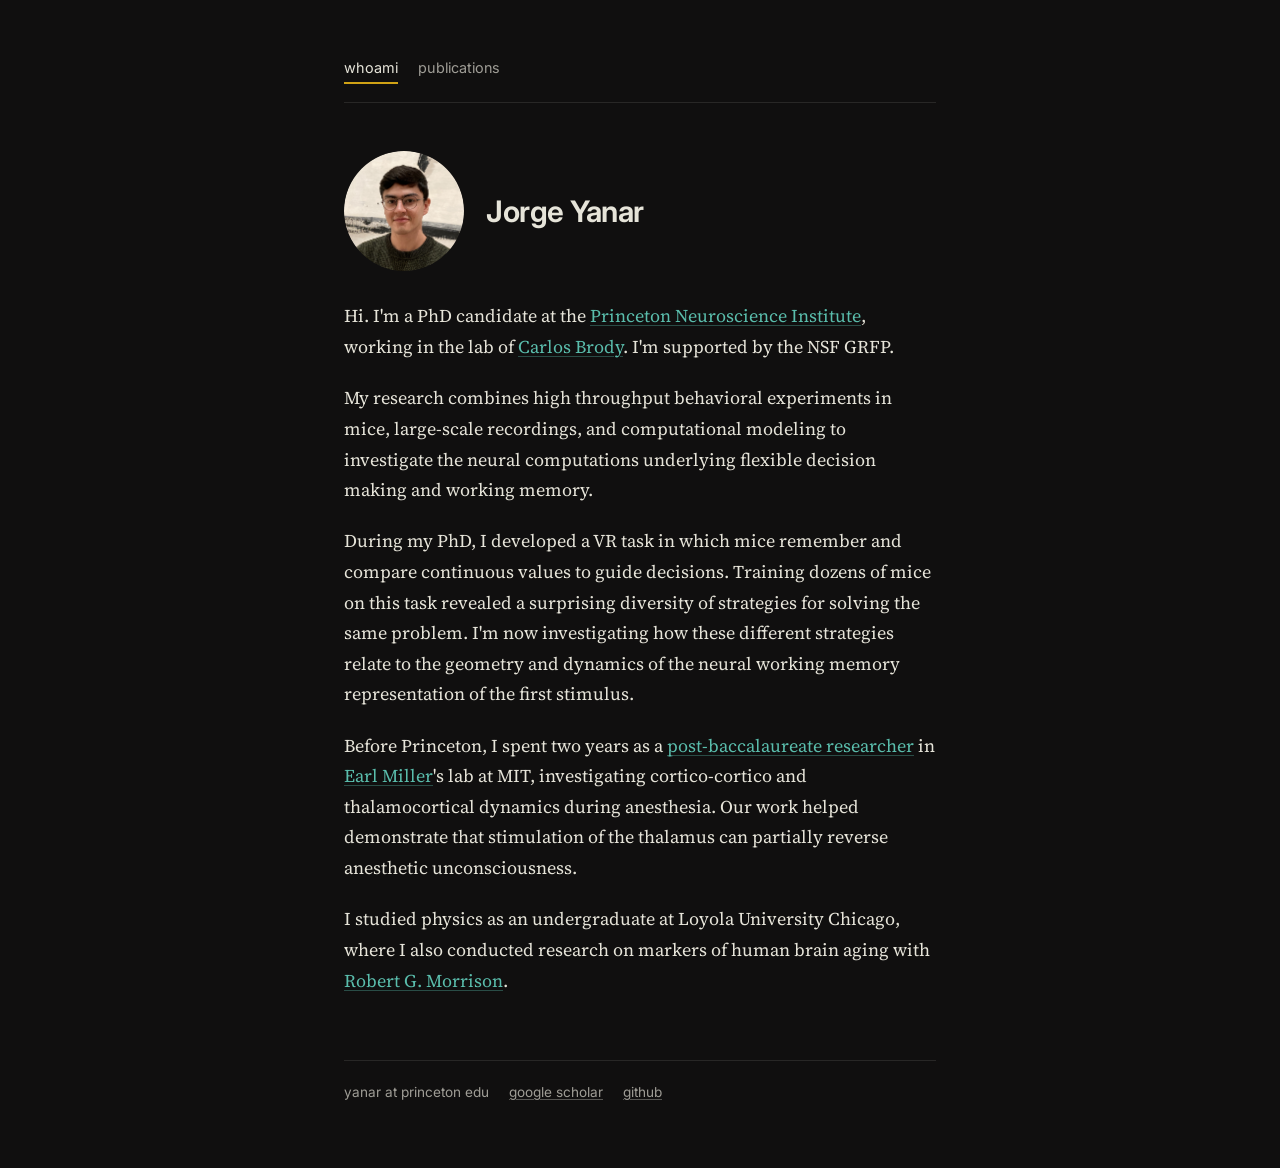
==== index.html @ 5e5b55ba "update" ====
<!DOCTYPE html>
<html lang="en">
<head>
    <meta charset="utf-8">
    <meta name="viewport" content="width=device-width, initial-scale=1.0">
    <title>Jorge Yanar</title>
    <link rel="preconnect" href="https://fonts.googleapis.com">
    <link rel="preconnect" href="https://fonts.gstatic.com" crossorigin>
    <link href="https://fonts.googleapis.com/css2?family=Inter:wght@400..700&family=Source+Serif+4:ital,opsz,wght@0,8..60,400..650;1,8..60,400..650&display=swap" rel="stylesheet">
    <link rel="shortcut icon" href="click.ico">
    <link rel="stylesheet" href="main.css">
    <script src="walk.js" defer></script>
</head>

<body>

<header class="site-header">
    <nav>
        <a href="index.html" aria-current="page">whoami</a>
        <a href="publications.html">publications</a>
    </nav>
</header>

<main>

<div class="intro">
    <img src="avi.png" width="96" height="96" alt="Portrait of Jorge Yanar">
    <h1>Jorge Yanar</h1>
</div>

<p>
Hi. I'm a PhD candidate at the <a href="https://pni.princeton.edu">Princeton Neuroscience Institute</a>, working in the lab of <a href="https://brodylab.org">Carlos Brody</a>. I'm supported by the NSF GRFP.

<p>
My research combines high throughput behavioral experiments in mice, large-scale recordings, and computational modeling to investigate the neural computations underlying flexible decision making and working memory.

<p>
During my PhD, I developed a VR task in which mice remember and compare continuous values to guide decisions. Training dozens of mice on this task revealed a surprising diversity of strategies for solving the same problem. I'm now investigating how these different strategies relate to the geometry and dynamics of the neural working memory representation of the first stimulus.

<p>
Before Princeton, I spent two years as a <a href="https://bcs.mit.edu/diversity-equity-and-inclusion-bcs-and-building-46/outreach/research-scholars-program">post-baccalaureate researcher</a> in <a href="https://ekmillerlab.mit.edu">Earl Miller</a>'s
lab at MIT, investigating cortico-cortico and thalamocortical dynamics during anesthesia. Our work helped demonstrate that stimulation of the thalamus can partially reverse anesthetic unconsciousness.

<p>
I studied physics as an undergraduate at Loyola University Chicago, where I also conducted research on markers of human brain aging with <a href="https://canlab.org">Robert G.
Morrison</a>.
</p>

</main>

<footer>
    <span>yanar at princeton edu</span>
    <a href="https://scholar.google.com/citations?hl=en&user=Estf_eEAAAAJ">google scholar</a>
    <a href="https://github.com/jyanar/">github</a>
</footer>

<!-- <div id="walk-anchor"><a href="#" id="walk-trigger">take a walk</a></div> -->

</body>
</html>
---- main.css ----
/* Type-first layout: serif prose, sans UI.
   Colours are FLEXOKI DARK (https://stephango.com/flexoki). */
:root {
    color-scheme: dark;

    --flexoki-bg:       #100F0F;  /* black */
    --flexoki-bg-2:     #1C1B1A;  /* base-950 */
    --flexoki-ui:       #282726;  /* base-900 */
    --flexoki-ui-2:     #343331;  /* base-850 */
    --flexoki-ui-3:     #403E3C;  /* base-800 */
    --flexoki-tx-3:     #575653;  /* base-700 */
    --flexoki-tx-2:     #9F9D96;  /* base-400 */
    --flexoki-tx:       #E6E4D9;  /* base-100 */
    --flexoki-red:      #D14D41;
    --flexoki-orange:   #DA702C;
    --flexoki-yellow:   #D0A215;
    --flexoki-green:    #879A39;
    --flexoki-cyan:     #3AA99F;
    --flexoki-cyan-2:   #5ABDAC;  /* cyan-300 */
    --flexoki-cyan-3:   #87D3C3;  /* cyan-200 */
    --flexoki-blue:     #4385BE;
    --flexoki-purple:   #8B7EC8;
    --flexoki-magenta:  #CE5D97;

    --serif: 'Charter', 'Bitstream Charter', 'Source Serif 4', 'Iowan Old Style',
             Georgia, 'Times New Roman', serif;
    --sans:  'Inter', -apple-system, BlinkMacSystemFont, 'Segoe UI', Roboto,
             Helvetica, Arial, sans-serif;

    --accent:       var(--flexoki-cyan-2);
    --accent-hover: var(--flexoki-cyan-3);
    --mark:         var(--flexoki-yellow);   /* current-page underline; same yellow as the walk */
    --rule:         var(--flexoki-ui);
    --measure:      37rem;
}

*, *::before, *::after {
    box-sizing: border-box;
}

html {
    background-color: var(--flexoki-bg);
    -webkit-text-size-adjust: 100%;
}

/* BODY */
body {
    margin: 0 auto;
    padding: 3.5rem 1.5rem 4rem;
    max-width: calc(var(--measure) + 3rem);
    font-family: var(--serif);
    font-size: 1.0625rem;
    line-height: 1.7;
    color: var(--flexoki-tx);
    background-color: var(--flexoki-bg);
    font-kerning: normal;
    text-rendering: optimizeLegibility;
}
@media (min-width: 40em) {
    body { font-size: 1.125rem; }
}

p {
    margin: 0 0 1.15em;
}

/* LINKS */
a {
    color: var(--accent);
    text-decoration: underline;
    text-decoration-thickness: 1px;
    text-underline-offset: 0.18em;
    text-decoration-color: color-mix(in srgb, var(--accent) 35%, transparent);
    transition: color 0.12s ease, text-decoration-color 0.12s ease;
}
a:hover {
    color: var(--accent-hover);
    text-decoration-color: currentColor;
}
:focus-visible {
    outline: 2px solid var(--accent);
    outline-offset: 3px;
    border-radius: 2px;
}

::selection {
    background-color: var(--flexoki-ui-3);
}

/* HEADINGS */
h1, h2, h3 {
    font-family: var(--sans);
    font-weight: 650;
    letter-spacing: -0.021em;
    line-height: 1.25;
    color: var(--flexoki-tx);
    text-wrap: balance;
}
h1 { font-size: 1.85rem; margin: 0 0 0.6rem; }
.intro h1 { margin: 0; }
h2 { font-size: 1.2rem;  margin: 2.6rem 0 0.8rem; }
h3 { font-size: 1.02rem; margin: 2rem 0 0.6rem; }

b, strong {
    font-weight: 650;
}

/* SITE HEADER */
.site-header {
    padding-bottom: 1.1rem;
    margin-bottom: 3rem;
    border-bottom: 1px solid var(--rule);
}
nav {
    display: flex;
    flex-wrap: wrap;
    gap: 1.25rem;
    font-family: var(--sans);
    font-size: 0.9rem;
}
nav a {
    color: var(--flexoki-tx-2);
    text-decoration: none;
    padding-bottom: 2px;
    border-bottom: 2px solid transparent;
}
nav a:hover {
    color: var(--flexoki-tx);
}
nav a[aria-current="page"] {
    color: var(--flexoki-tx);
    border-bottom-color: var(--mark);
}

/* HOME INTRO */
.lede {
    font-family: var(--sans);
    font-size: 1rem;
    line-height: 1.55;
    color: var(--flexoki-tx-2);
    margin: 0 0 1.75rem;
}
.intro {
    display: flex;
    align-items: center;
    gap: 1.4rem;
    margin-bottom: 1.9rem;
}
.intro img {
    flex: 0 0 auto;
    width: 120px;
    height: 120px;
    border-radius: 50%;
}

/* PUBLICATIONS */
.pubs {
    list-style: none;
    margin: 0;
    padding: 0;
}
.pubs li {
    display: grid;
    grid-template-columns: 4.75rem 1fr;
    column-gap: 1rem;
    align-items: baseline;
    padding: 0.95rem 0;
    border-bottom: 1px solid var(--rule);
}
.pubs li:last-child {
    border-bottom: 0;
}
.meta {
    font-family: var(--sans);
    font-size: 0.85rem;
    font-variant-numeric: tabular-nums;
    color: var(--flexoki-tx-2);
}
.pubs > li > .meta {
    white-space: nowrap;
}
.pubs .title {
    display: block;
    font-family: var(--sans);
    font-size: 0.98rem;
    font-weight: 550;
    line-height: 1.45;
    text-wrap: pretty;
}
.pubs .title a {
    color: var(--flexoki-tx);
    text-decoration: none;
}
.pubs .title a:hover {
    color: var(--accent);
}
.pubs .detail {
    display: block;
    margin-top: 0.25rem;
    font-size: 0.94rem;
    line-height: 1.5;
    color: var(--flexoki-tx-2);
}
.pubs .detail b {
    font-weight: 600;
    color: var(--flexoki-tx);
}
.pubs .detail .meta a,
footer a {
    color: var(--flexoki-tx-2);
    text-decoration-color: var(--flexoki-tx-3);
}
.pubs .detail .meta a:hover,
footer a:hover {
    color: var(--accent);
    text-decoration-color: currentColor;
}

/* FOOTER */
footer {
    margin-top: 4rem;
    padding-top: 1.25rem;
    border-top: 1px solid var(--rule);
    display: flex;
    flex-wrap: wrap;
    gap: 0.4rem 1.25rem;
    font-family: var(--sans);
    font-size: 0.85rem;
    color: var(--flexoki-tx-2);
}

/* RANDOM WALK */
#walk-anchor {
    height: 100px;
    display: flex;
    align-items: center;
    justify-content: center;
    text-align: center;
}

/* SMALL SCREENS */
@media (max-width: 34em) {
    body {
        padding: 2rem 1.25rem 3rem;
    }
    .site-header {
        margin-bottom: 2.25rem;
    }
    .intro {
        gap: 1.1rem;
    }
    .intro img {
        width: 80px;
        height: 80px;
    }
    .pubs li {
        grid-template-columns: 1fr;
        row-gap: 0.1rem;
    }
}
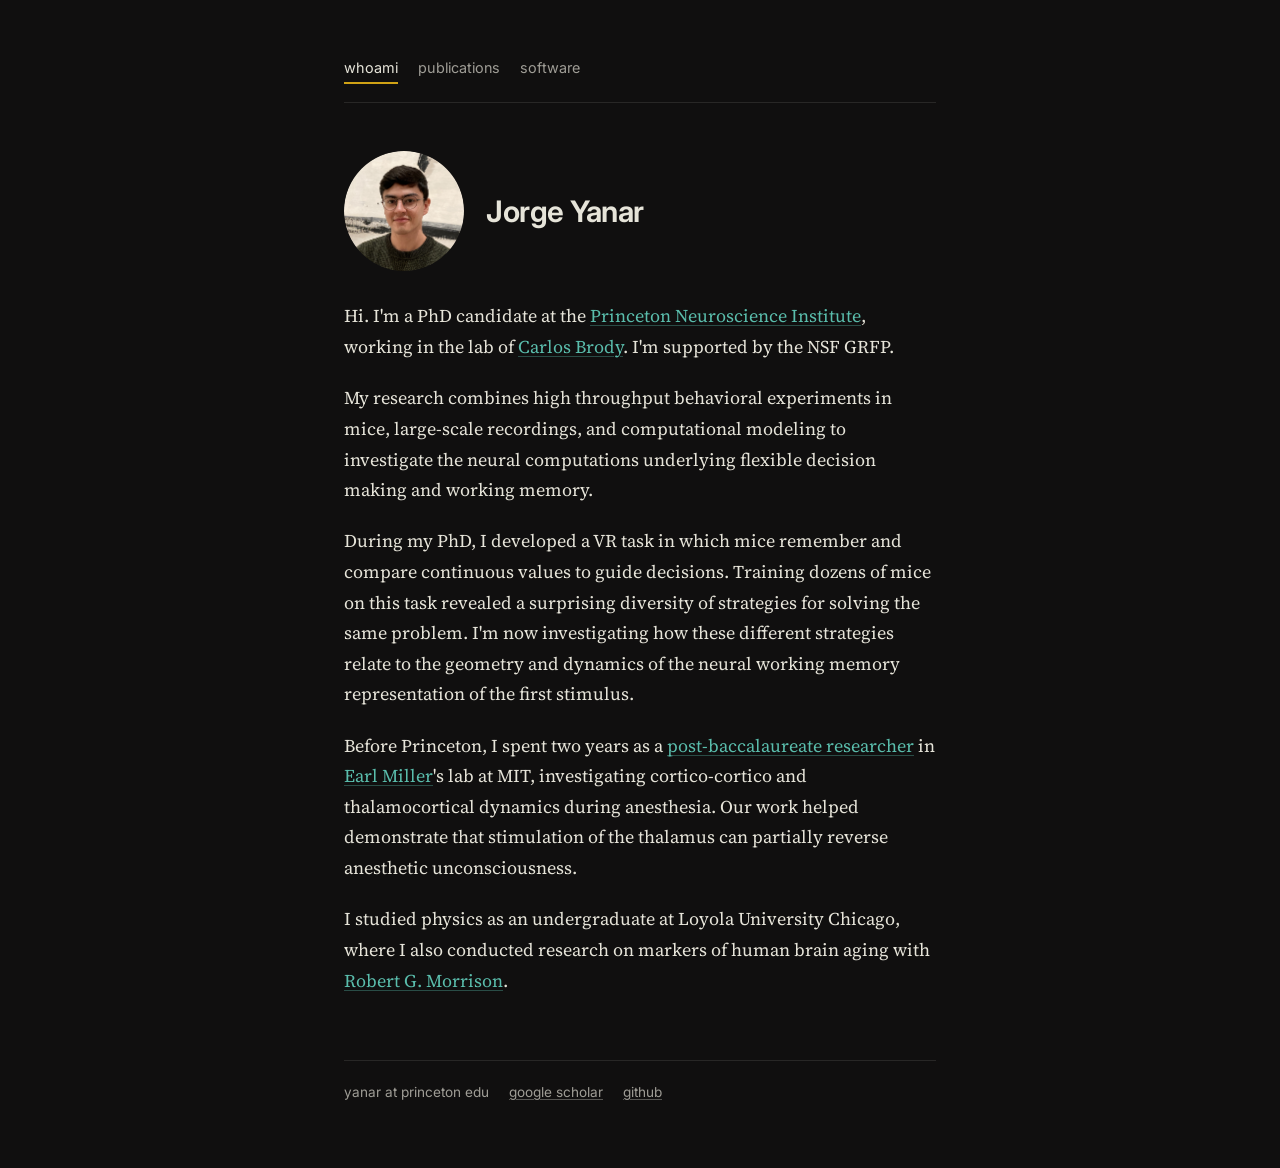
==== commit d33000e7: "update" ====
--- a/index.html
+++ b/index.html
@@ -18,6 +18,7 @@
     <nav>
         <a href="index.html" aria-current="page">whoami</a>
         <a href="publications.html">publications</a>
+        <a href="software.html">software</a>
     </nav>
 </header>
 
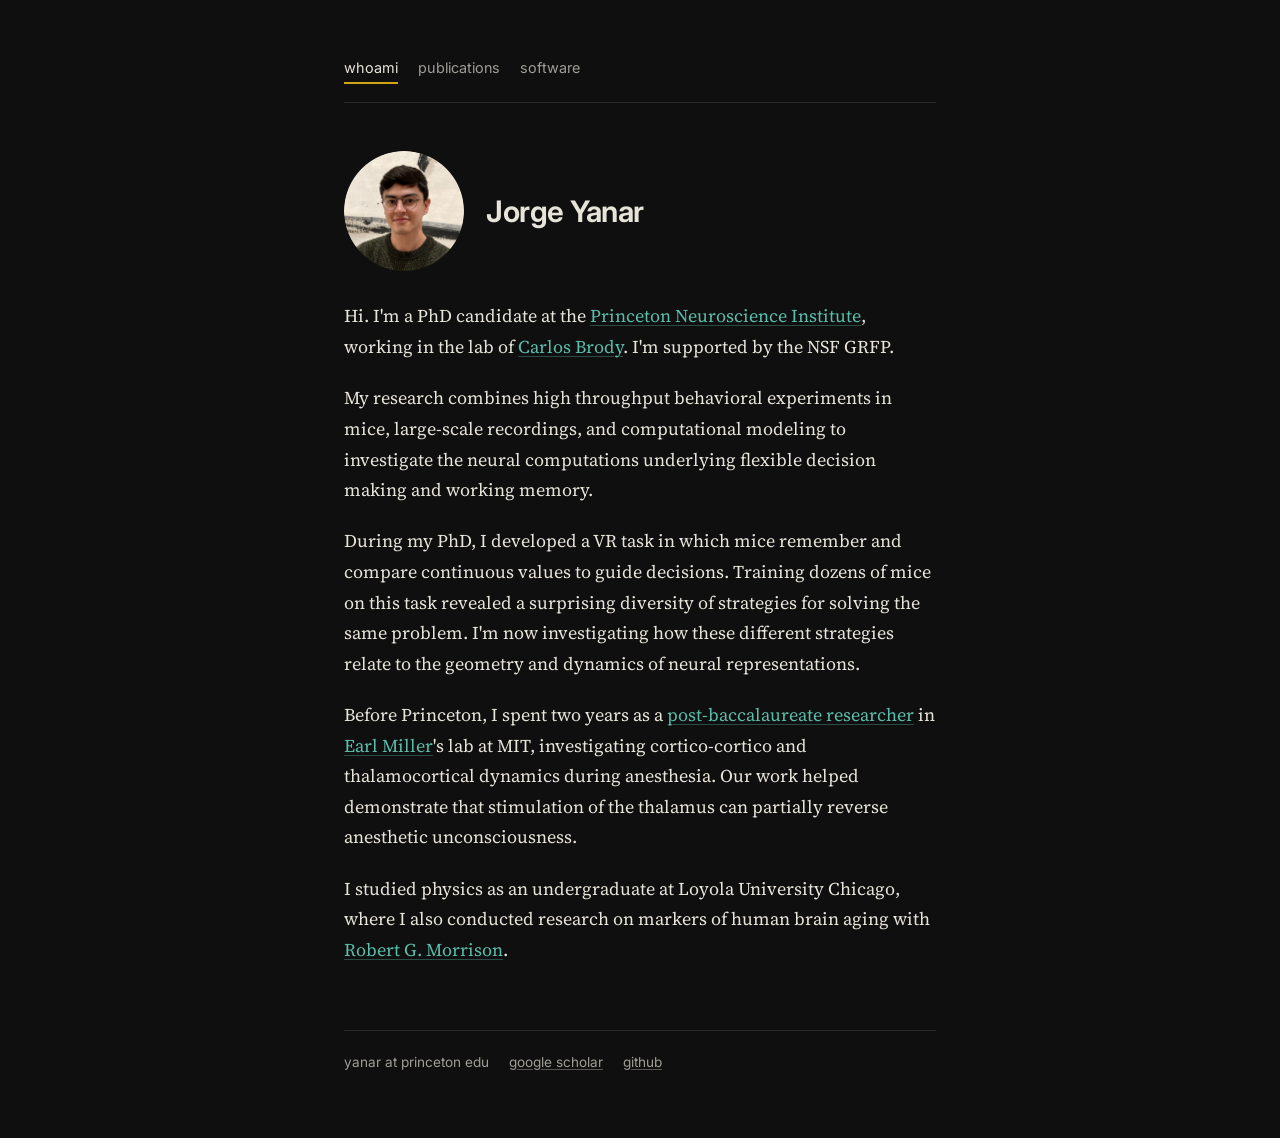
==== commit f3544bdf: "update" ====
--- a/index.html
+++ b/index.html
@@ -36,7 +36,7 @@
 My research combines high throughput behavioral experiments in mice, large-scale recordings, and computational modeling to investigate the neural computations underlying flexible decision making and working memory.
 
 <p>
-During my PhD, I developed a VR task in which mice remember and compare continuous values to guide decisions. Training dozens of mice on this task revealed a surprising diversity of strategies for solving the same problem. I'm now investigating how these different strategies relate to the geometry and dynamics of the neural working memory representation of the first stimulus.
+During my PhD, I developed a VR task in which mice remember and compare continuous values to guide decisions. Training dozens of mice on this task revealed a surprising diversity of strategies for solving the same problem. I'm now investigating how these different strategies relate to the geometry and dynamics of neural representations.
 
 <p>
 Before Princeton, I spent two years as a <a href="https://bcs.mit.edu/diversity-equity-and-inclusion-bcs-and-building-46/outreach/research-scholars-program">post-baccalaureate researcher</a> in <a href="https://ekmillerlab.mit.edu">Earl Miller</a>'s
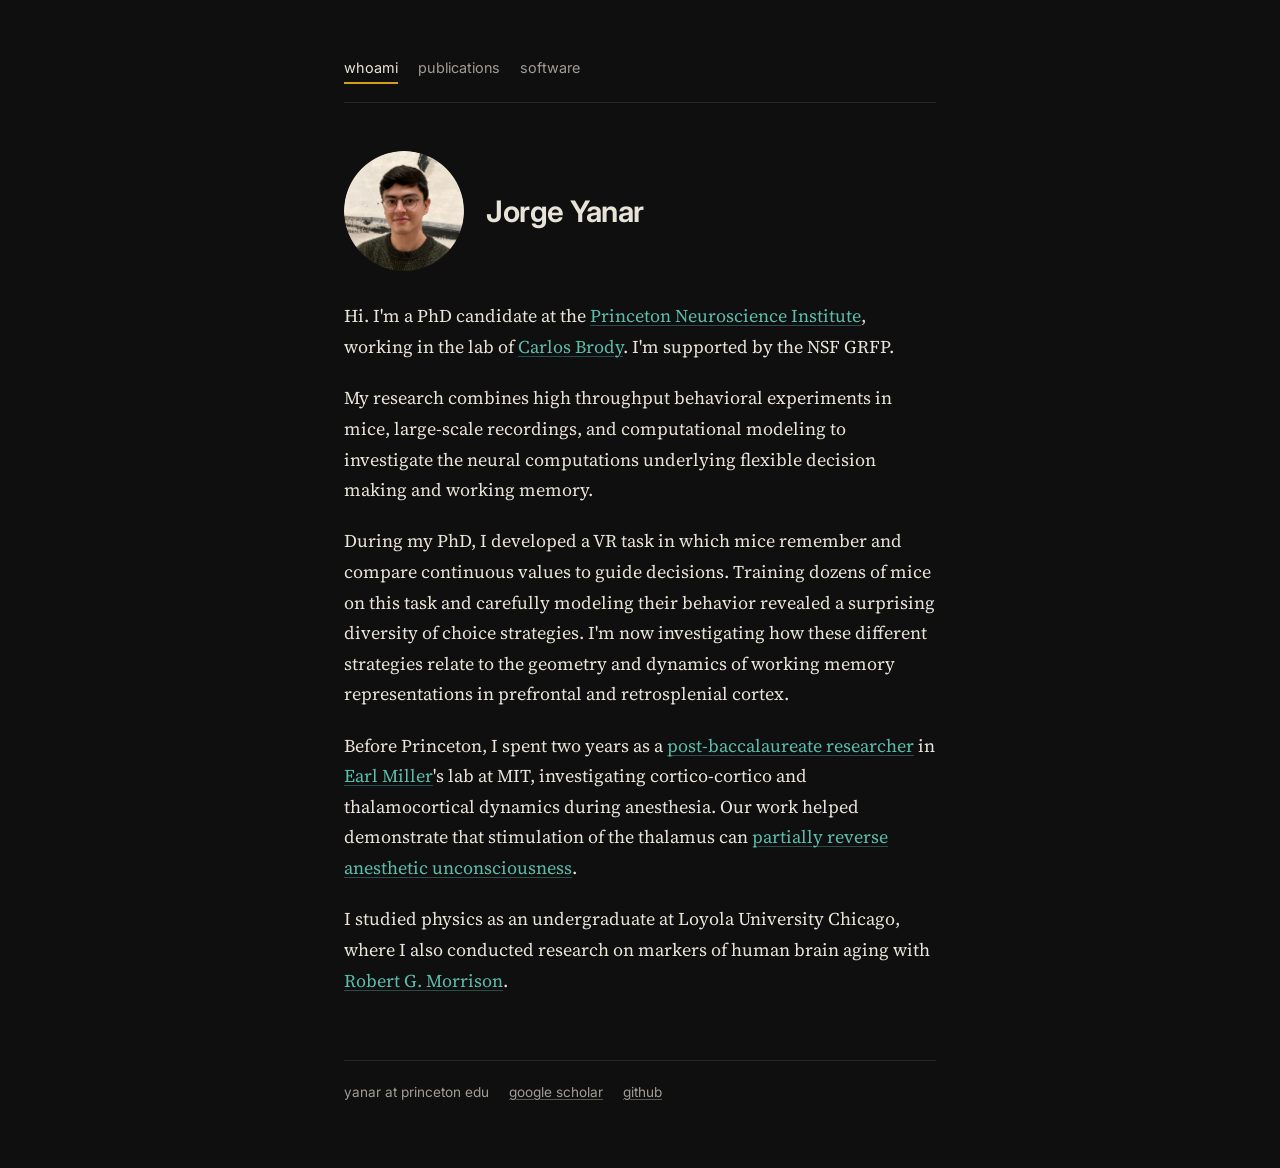
==== commit a3f6a079: "update" ====
--- a/index.html
+++ b/index.html
@@ -36,14 +36,14 @@
 My research combines high throughput behavioral experiments in mice, large-scale recordings, and computational modeling to investigate the neural computations underlying flexible decision making and working memory.
 
 <p>
-During my PhD, I developed a VR task in which mice remember and compare continuous values to guide decisions. Training dozens of mice on this task revealed a surprising diversity of strategies for solving the same problem. I'm now investigating how these different strategies relate to the geometry and dynamics of neural representations.
+During my PhD, I developed a VR task in which mice remember and compare continuous values to guide decisions. Training dozens of mice on this task and carefully modeling their behavior revealed a surprising diversity of choice strategies. I'm now investigating how these different strategies relate to the geometry and dynamics of working memory representations in prefrontal and retrosplenial cortex.
 
 <p>
 Before Princeton, I spent two years as a <a href="https://bcs.mit.edu/diversity-equity-and-inclusion-bcs-and-building-46/outreach/research-scholars-program">post-baccalaureate researcher</a> in <a href="https://ekmillerlab.mit.edu">Earl Miller</a>'s
-lab at MIT, investigating cortico-cortico and thalamocortical dynamics during anesthesia. Our work helped demonstrate that stimulation of the thalamus can partially reverse anesthetic unconsciousness.
+lab at MIT, investigating cortico-cortico and thalamocortical dynamics during anesthesia. Our work helped demonstrate that stimulation of the thalamus can <a href="https://elifesciences.org/articles/60824">partially reverse anesthetic unconsciousness</a>.
 
 <p>
-I studied physics as an undergraduate at Loyola University Chicago, where I also conducted research on markers of human brain aging with <a href="https://canlab.org">Robert G.
+I studied physics as an undergraduate at Loyola University Chicago, where I also conducted research on markers of human brain aging with <a href="https://www.luc.edu/psychology/people/facultyandstaffdirectory/profiles/morrisonrobertg.shtml">Robert G.
 Morrison</a>.
 </p>
 
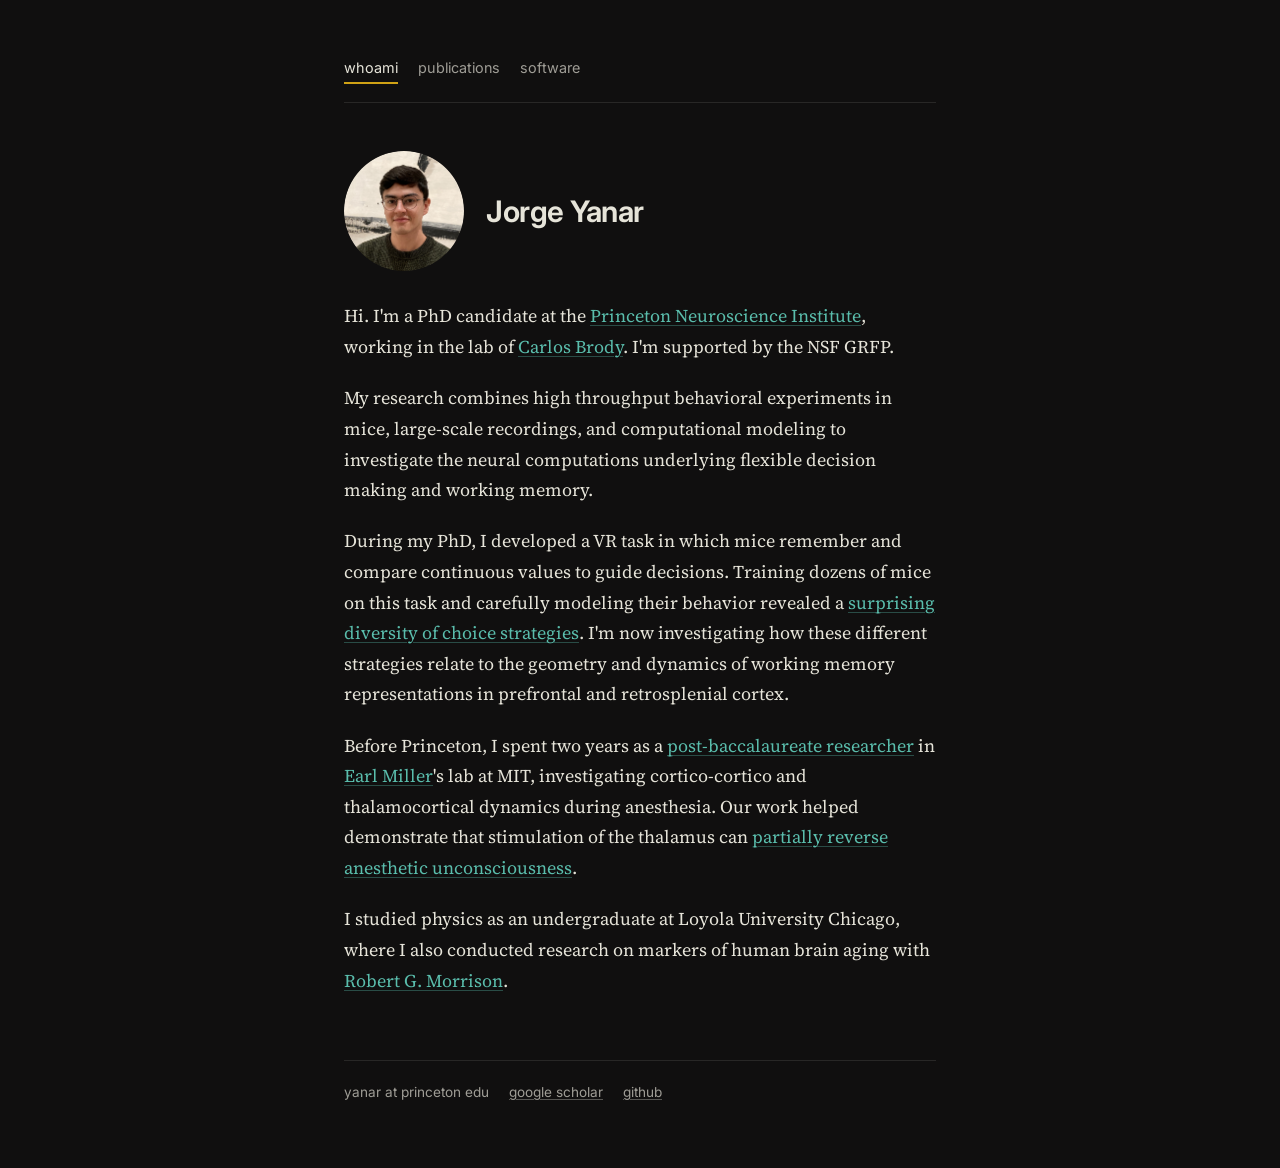
==== commit 9c9bed9c: "update" ====
--- a/index.html
+++ b/index.html
@@ -36,7 +36,7 @@
 My research combines high throughput behavioral experiments in mice, large-scale recordings, and computational modeling to investigate the neural computations underlying flexible decision making and working memory.
 
 <p>
-During my PhD, I developed a VR task in which mice remember and compare continuous values to guide decisions. Training dozens of mice on this task and carefully modeling their behavior revealed a surprising diversity of choice strategies. I'm now investigating how these different strategies relate to the geometry and dynamics of working memory representations in prefrontal and retrosplenial cortex.
+During my PhD, I developed a VR task in which mice remember and compare continuous values to guide decisions. Training dozens of mice on this task and carefully modeling their behavior revealed a <a href="yanar_sfn2026_poster.pdf">surprising diversity of choice strategies</a>. I'm now investigating how these different strategies relate to the geometry and dynamics of working memory representations in prefrontal and retrosplenial cortex.
 
 <p>
 Before Princeton, I spent two years as a <a href="https://bcs.mit.edu/diversity-equity-and-inclusion-bcs-and-building-46/outreach/research-scholars-program">post-baccalaureate researcher</a> in <a href="https://ekmillerlab.mit.edu">Earl Miller</a>'s
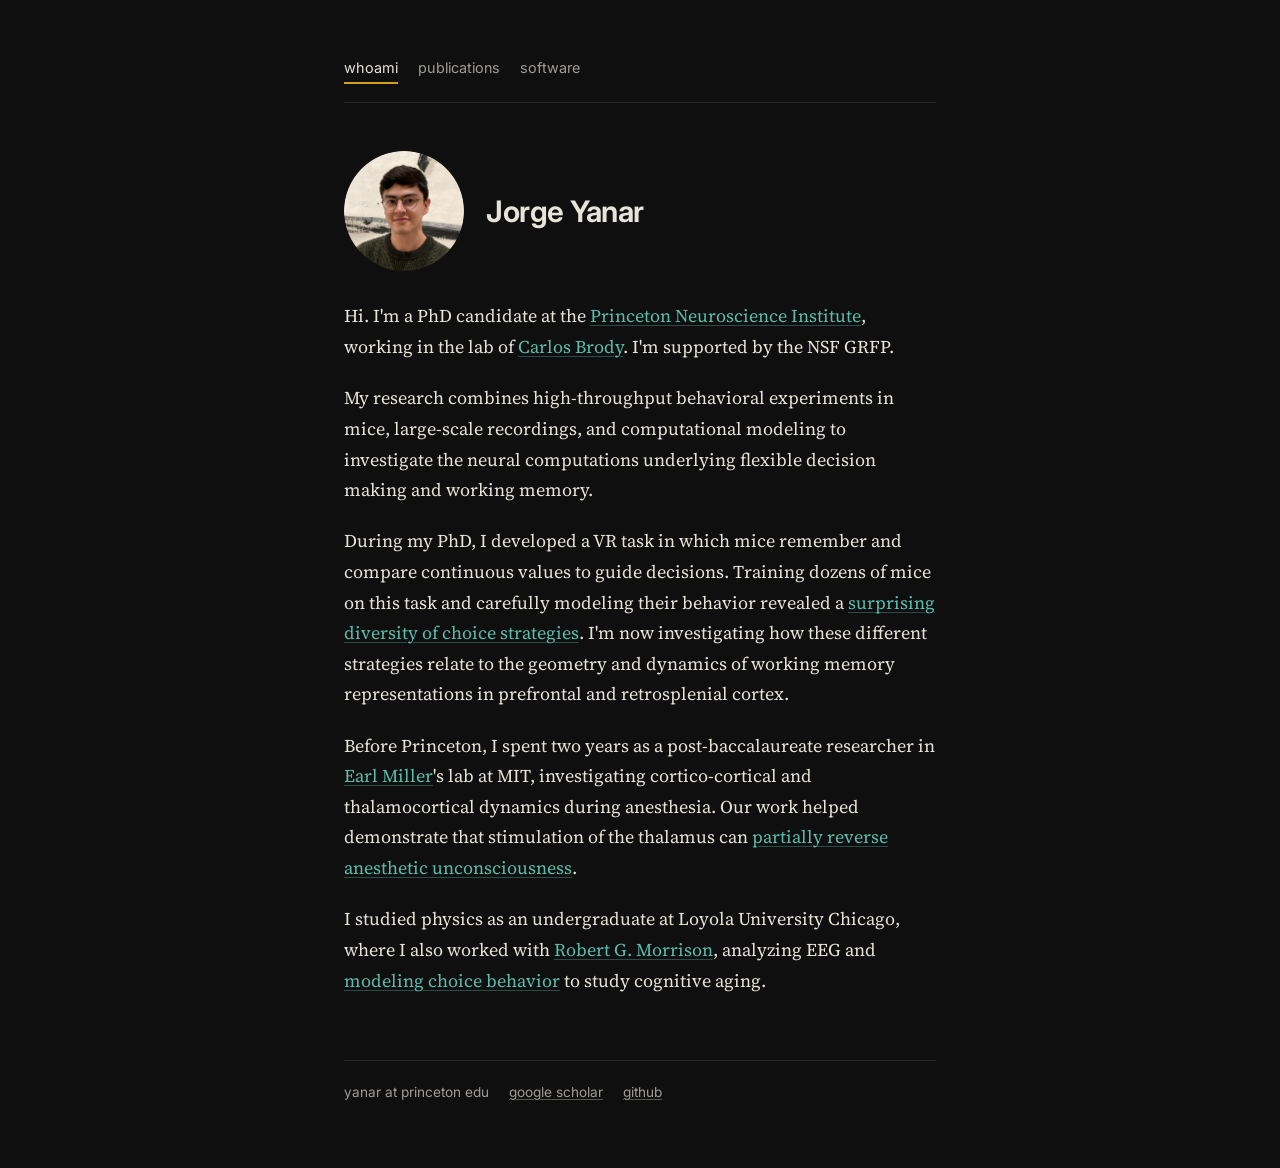
==== commit 11e7f7f6: "update" ====
--- a/index.html
+++ b/index.html
@@ -33,18 +33,17 @@
 Hi. I'm a PhD candidate at the <a href="https://pni.princeton.edu">Princeton Neuroscience Institute</a>, working in the lab of <a href="https://brodylab.org">Carlos Brody</a>. I'm supported by the NSF GRFP.
 
 <p>
-My research combines high throughput behavioral experiments in mice, large-scale recordings, and computational modeling to investigate the neural computations underlying flexible decision making and working memory.
+My research combines high-throughput behavioral experiments in mice, large-scale recordings, and computational modeling to investigate the neural computations underlying flexible decision making and working memory.
 
 <p>
 During my PhD, I developed a VR task in which mice remember and compare continuous values to guide decisions. Training dozens of mice on this task and carefully modeling their behavior revealed a <a href="yanar_sfn2026_poster.pdf">surprising diversity of choice strategies</a>. I'm now investigating how these different strategies relate to the geometry and dynamics of working memory representations in prefrontal and retrosplenial cortex.
 
 <p>
-Before Princeton, I spent two years as a <a href="https://bcs.mit.edu/diversity-equity-and-inclusion-bcs-and-building-46/outreach/research-scholars-program">post-baccalaureate researcher</a> in <a href="https://ekmillerlab.mit.edu">Earl Miller</a>'s
-lab at MIT, investigating cortico-cortico and thalamocortical dynamics during anesthesia. Our work helped demonstrate that stimulation of the thalamus can <a href="https://elifesciences.org/articles/60824">partially reverse anesthetic unconsciousness</a>.
+Before Princeton, I spent two years as a post-baccalaureate researcher in <a href="https://ekmillerlab.mit.edu">Earl Miller</a>'s
+lab at MIT, investigating cortico-cortical and thalamocortical dynamics during anesthesia. Our work helped demonstrate that stimulation of the thalamus can <a href="https://elifesciences.org/articles/60824">partially reverse anesthetic unconsciousness</a>.
 
 <p>
-I studied physics as an undergraduate at Loyola University Chicago, where I also conducted research on markers of human brain aging with <a href="https://www.luc.edu/psychology/people/facultyandstaffdirectory/profiles/morrisonrobertg.shtml">Robert G.
-Morrison</a>.
+I studied physics as an undergraduate at Loyola University Chicago, where I also worked with <a href="https://www.luc.edu/psychology/people/facultyandstaffdirectory/profiles/morrisonrobertg.shtml">Robert G. Morrison</a>, analyzing EEG and <a href="bharani_2016.pdf">modeling choice behavior</a> to study cognitive aging.
 </p>
 
 </main>
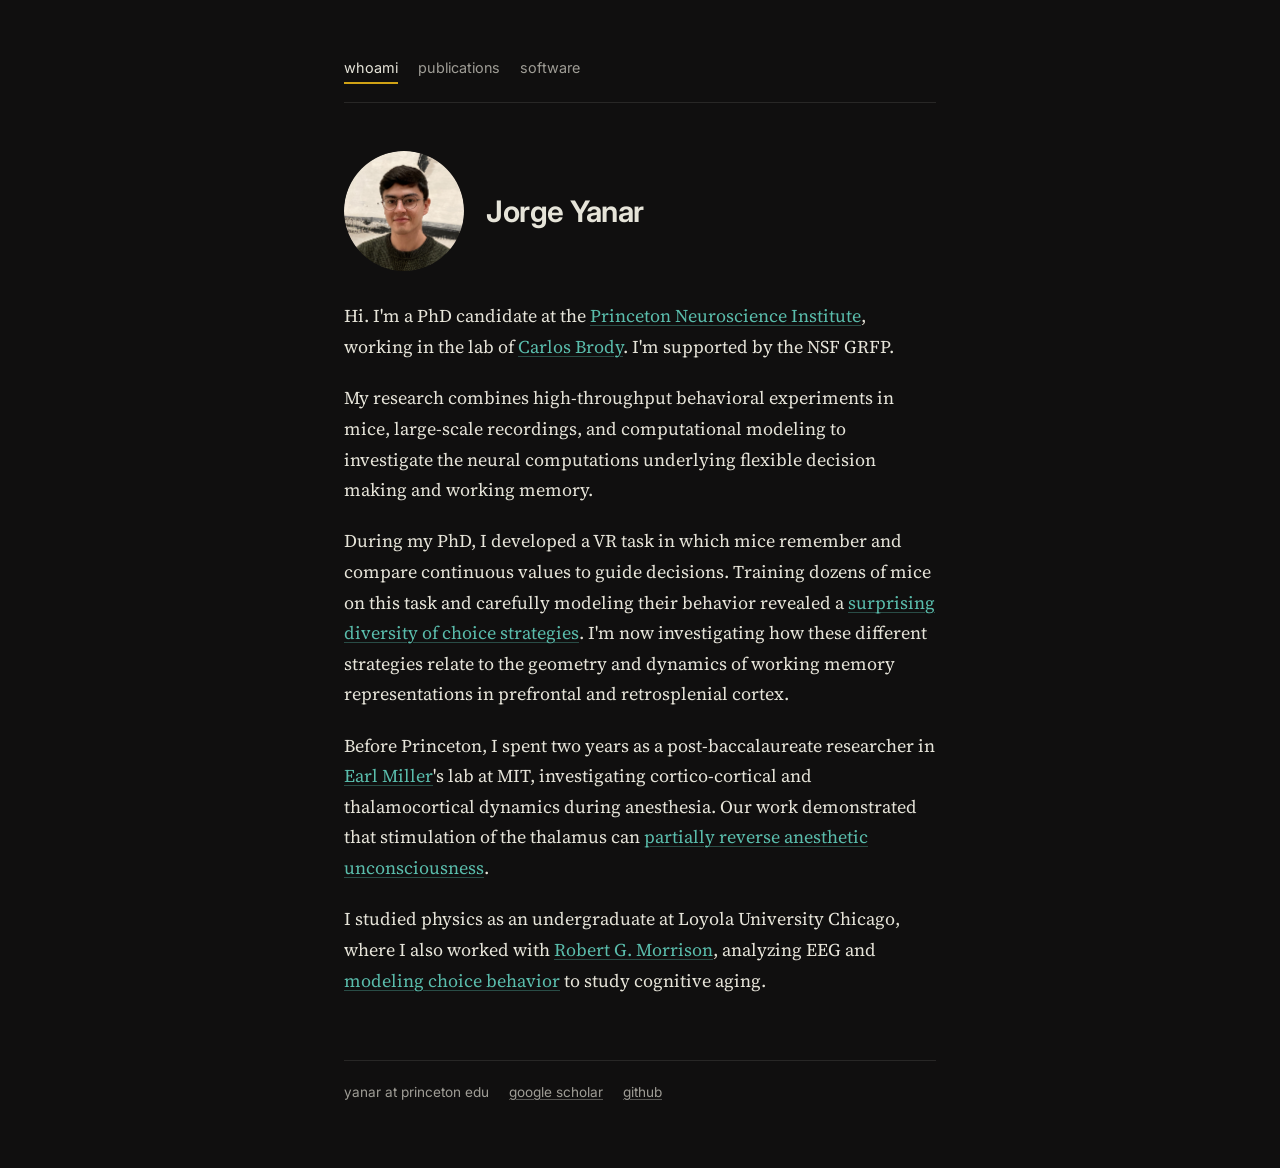
==== commit aebd306a: "update" ====
--- a/index.html
+++ b/index.html
@@ -40,7 +40,7 @@
 
 <p>
 Before Princeton, I spent two years as a post-baccalaureate researcher in <a href="https://ekmillerlab.mit.edu">Earl Miller</a>'s
-lab at MIT, investigating cortico-cortical and thalamocortical dynamics during anesthesia. Our work helped demonstrate that stimulation of the thalamus can <a href="https://elifesciences.org/articles/60824">partially reverse anesthetic unconsciousness</a>.
+lab at MIT, investigating cortico-cortical and thalamocortical dynamics during anesthesia. Our work demonstrated that stimulation of the thalamus can <a href="https://elifesciences.org/articles/60824">partially reverse anesthetic unconsciousness</a>.
 
 <p>
 I studied physics as an undergraduate at Loyola University Chicago, where I also worked with <a href="https://www.luc.edu/psychology/people/facultyandstaffdirectory/profiles/morrisonrobertg.shtml">Robert G. Morrison</a>, analyzing EEG and <a href="bharani_2016.pdf">modeling choice behavior</a> to study cognitive aging.
